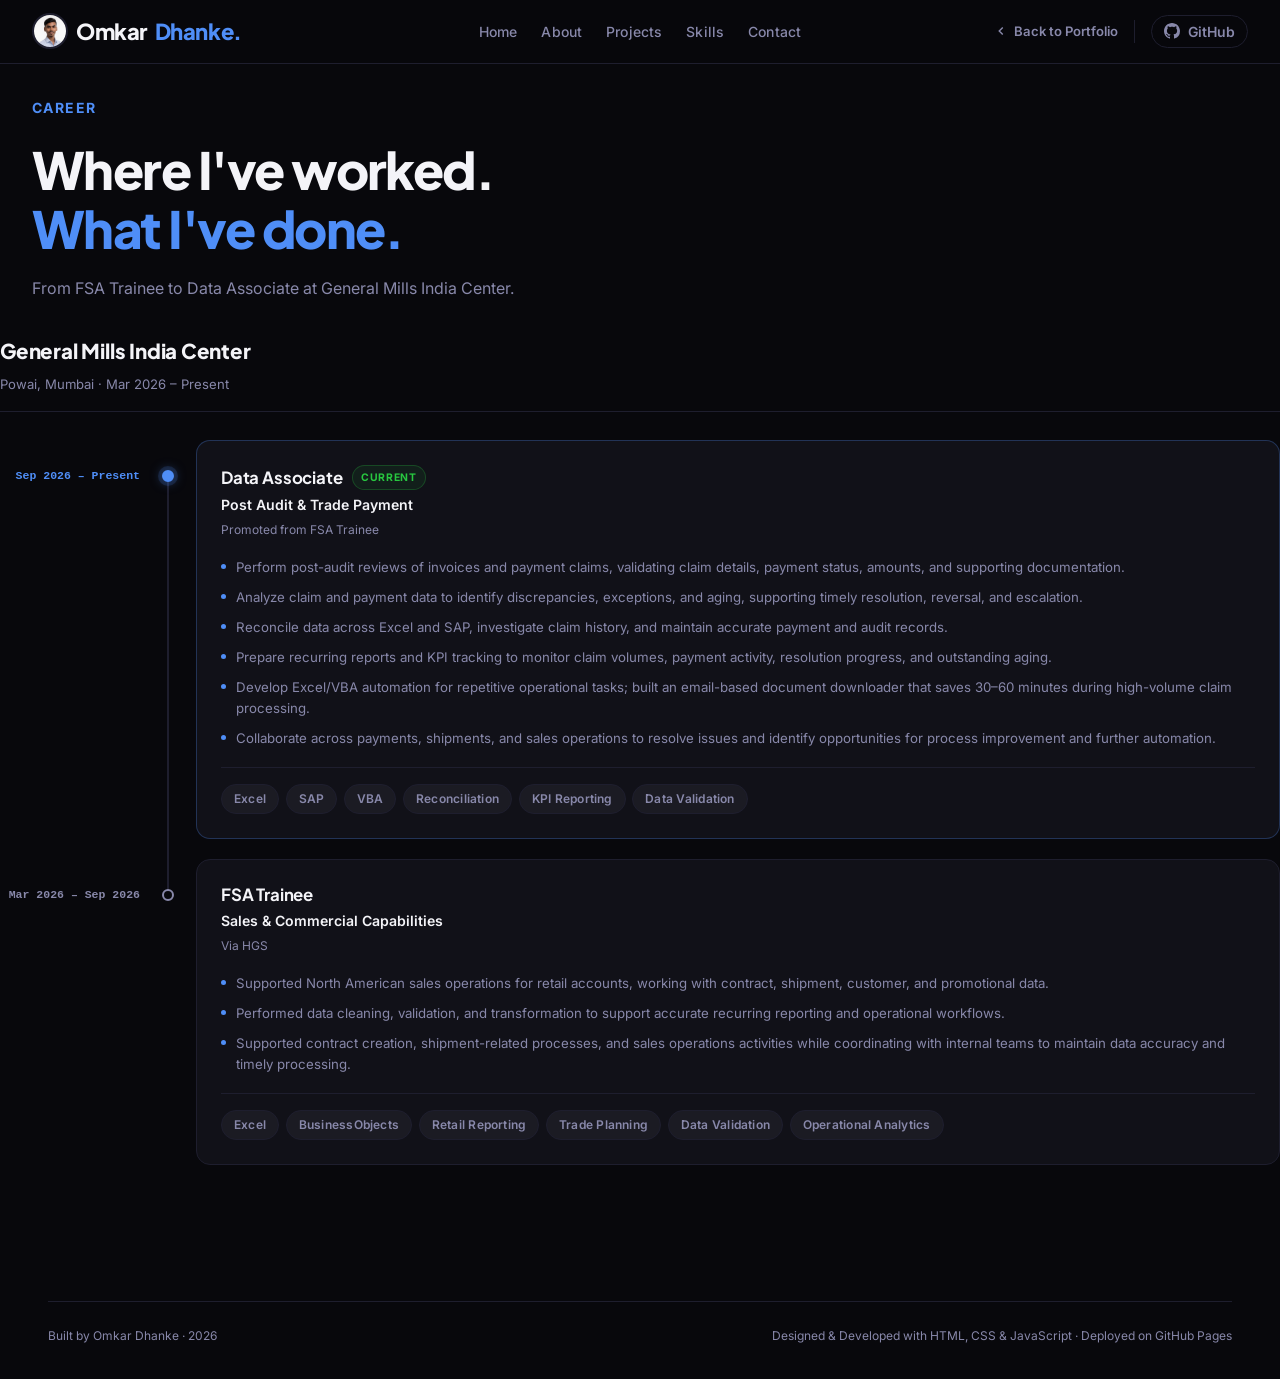
==== career.html @ 269bf6f4 "feat: update portfolio for promotion - Hero: title to Data Associate, pills updated (SAP, VBA Automa" ====
<!DOCTYPE html>
<html lang="en">

<head>
  <meta charset="UTF-8" />
  <meta name="viewport" content="width=device-width, initial-scale=1.0" />
  <meta name="description" content="Omkar Dhanke, career history and roles." />
  <title>Career | Omkar Dhanke</title>

  <link rel="preconnect" href="https://fonts.googleapis.com" />
  <link rel="preconnect" href="https://fonts.gstatic.com" crossorigin />
  <link href="https://fonts.googleapis.com/css2?family=Inter:wght@300;400;500;600&family=Plus+Jakarta+Sans:wght@400;600;700;800&display=swap" rel="stylesheet" />
  <link href="https://unpkg.com/aos@2.3.4/dist/aos.css" rel="stylesheet" />
  <link rel="stylesheet" href="css/main.css?v=20261002-skill-header" />
</head>

<body>

  <!-- ============ NAVBAR ============ -->
  <nav class="navbar" id="navbar">
    <div class="nav-container">
      <a href="index.html" class="nav-logo">
        <img src="assets/images/profile.png" class="nav-avatar" alt="Omkar Dhanke profile photo" />
        Omkar<span class="accent-name">Dhanke.</span>
      </a>
      <ul class="nav-links">
        <li><a href="index.html#home">Home</a></li>
        <li><a href="index.html#about">About</a></li>
        <li><a href="projects.html">Projects</a></li>
        <li><a href="index.html#skills">Skills</a></li>
        <li><a href="index.html#contact">Contact</a></li>
      </ul>
      <div class="nav-right">
        <a href="index.html" class="nav-back-link">
          <svg width="14" height="14" viewBox="0 0 24 24" fill="none" stroke="currentColor" stroke-width="2.5">
            <polyline points="15 18 9 12 15 6"/>
          </svg>
          Back to Portfolio
        </a>
        <a href="https://github.com/OmkarDhanke" target="_blank" rel="noreferrer" class="nav-github">
          <svg width="16" height="16" viewBox="0 0 24 24" fill="currentColor" aria-hidden="true">
            <path d="M12 0C5.37 0 0 5.37 0 12c0 5.31 3.435 9.795 8.205 11.385.6.105.825-.255.825-.57 0-.285-.015-1.23-.015-2.235-3.015.555-3.795-.735-4.035-1.41-.135-.345-.72-1.41-1.23-1.695-.42-.225-1.02-.78-.015-.795.945-.015 1.62.87 1.845 1.23 1.08 1.815 2.805 1.305 3.495.99.105-.78.42-1.305.765-1.605-2.67-.3-5.46-1.335-5.46-5.925 0-1.305.465-2.385 1.23-3.225-.12-.3-.54-1.53.12-3.18 0 0 1.005-.315 3.3 1.23.96-.27 1.98-.405 3-.405s2.04.135 3 .405c2.295-1.56 3.3-1.23 3.3-1.23.66 1.65.24 2.88.12 3.18.765.84 1.23 1.905 1.23 3.225 0 4.605-2.805 5.625-5.475 5.925.435.375.81 1.095.81 2.22 0 1.605-.015 2.895-.015 3.3 0 .315.225.69.825.57A12.02 12.02 0 0 0 24 12c0-6.63-5.37-12-12-12z"/>
          </svg>
          GitHub
        </a>
      </div>
      <button class="nav-toggle" type="button" aria-label="Open navigation menu" aria-expanded="false" aria-controls="mobile-menu">
        <span class="nav-toggle-line"></span>
        <span class="nav-toggle-line"></span>
        <span class="nav-toggle-line"></span>
      </button>
    </div>

    <div class="mobile-menu" id="mobile-menu" aria-hidden="true">
      <div class="mobile-menu-panel" role="navigation" aria-label="Mobile navigation">
        <ul class="mobile-nav-links">
          <li><a href="index.html#home">Home</a></li>
          <li><a href="index.html#about">About</a></li>
          <li><a href="projects.html">Projects</a></li>
          <li><a href="index.html#skills">Skills</a></li>
          <li><a href="index.html#contact">Contact</a></li>
        </ul>
        <div class="mobile-menu-footer">
          <a href="https://github.com/OmkarDhanke" target="_blank" rel="noreferrer" class="mobile-github">
            <svg width="16" height="16" viewBox="0 0 24 24" fill="currentColor" aria-hidden="true">
              <path d="M12 0C5.37 0 0 5.37 0 12c0 5.31 3.435 9.795 8.205 11.385.6.105.825-.255.825-.57 0-.285-.015-1.23-.015-2.235-3.015.555-3.795-.735-4.035-1.41-.135-.345-.72-1.41-1.23-1.695-.42-.225-1.02-.78-.015-.795.945-.015 1.62.87 1.845 1.23 1.08 1.815 2.805 1.305 3.495.99.105-.78.42-1.305.765-1.605-2.67-.3-5.46-1.335-5.46-5.925 0-1.305.465-2.385 1.23-3.225-.12-.3-.54-1.53.12-3.18 0 0 1.005-.315 3.3 1.23.96-.27 1.98-.405 3-.405s2.04.135 3 .405c2.295-1.56 3.3-1.23 3.3-1.23.66 1.65.24 2.88.12 3.18.765.84 1.23 1.905 1.23 3.225 0 4.605-2.805 5.625-5.475 5.925.435.375.81 1.095.81 2.22 0 1.605-.015 2.895-.015 3.3 0 .315.225.69.825.57A12.02 12.02 0 0 0 24 12c0-6.63-5.37-12-12-12z"/>
            </svg>
            GitHub
          </a>
        </div>
      </div>
    </div>
  </nav>
  
  <!-- ============ PAGE HEADER ============ -->
  <section class="proj-page-header career-header">
    <div class="proj-page-container">
      <div class="section-label">
        <span class="label-text">Career</span>
      </div>
      <h1 class="proj-page-headline">
        Where I've worked.<br />
        <span class="accent">What I've done.</span>
      </h1>
      <p class="proj-page-sub">
        From FSA Trainee to Data Associate at General Mills India Center.
      </p>
    </div>
  </section>

  <!-- ============ CAREER TIMELINE ============ -->
  <section class="career-body">
    <div class="proj-page-container">
      <div class="career-company">

        <header class="career-company-head">
          <h2 class="career-company-name">General Mills India Center</h2>
          <p class="career-company-meta">Powai, Mumbai · Mar 2026 – Present</p>
        </header>

        <ol class="career-roles">

          <li class="career-role career-role--current">
            <p class="career-role-dates">Sep 2026 – Present</p>
            <div class="career-rail" aria-hidden="true"><span class="career-dot"></span></div>
            <article class="career-card">
              <div class="career-card-top">
                <h3 class="career-role-title">Data Associate</h3>
                <span class="career-badge">Current</span>
              </div>
              <p class="career-role-team">Post Audit & Trade Payment</p>
              <p class="career-role-note">Promoted from FSA Trainee</p>
              <ul class="career-points">
                <li><span class="outcome-dot"></span>Perform post-audit reviews of invoices and payment claims, validating claim details, payment status, amounts, and supporting documentation.</li>
                <li><span class="outcome-dot"></span>Analyze claim and payment data to identify discrepancies, exceptions, and aging, supporting timely resolution, reversal, and escalation.</li>
                <li><span class="outcome-dot"></span>Reconcile data across Excel and SAP, investigate claim history, and maintain accurate payment and audit records.</li>
                <li><span class="outcome-dot"></span>Prepare recurring reports and KPI tracking to monitor claim volumes, payment activity, resolution progress, and outstanding aging.</li>
                <li><span class="outcome-dot"></span>Develop Excel/VBA automation for repetitive operational tasks; built an email-based document downloader that saves 30–60 minutes during high-volume claim processing.</li>
                <li><span class="outcome-dot"></span>Collaborate across payments, shipments, and sales operations to resolve issues and identify opportunities for process improvement and further automation.</li>
              </ul>
              <div class="career-tags">
                <span class="tool-tag">Excel</span>
                <span class="tool-tag">SAP</span>
                <span class="tool-tag">VBA</span>
                <span class="tool-tag">Reconciliation</span>
                <span class="tool-tag">KPI Reporting</span>
                <span class="tool-tag">Data Validation</span>
              </div>
            </article>
          </li>

          <li class="career-role">
            <p class="career-role-dates">Mar 2026 – Sep 2026</p>
            <div class="career-rail" aria-hidden="true"><span class="career-dot"></span></div>
            <article class="career-card">
              <div class="career-card-top">
                <h3 class="career-role-title">FSA Trainee</h3>
              </div>
              <p class="career-role-team">Sales & Commercial Capabilities</p>
              <p class="career-role-note">Via HGS</p>
              <ul class="career-points">
                <li><span class="outcome-dot"></span>Supported North American sales operations for retail accounts, working with contract, shipment, customer, and promotional data.</li>
                <li><span class="outcome-dot"></span>Performed data cleaning, validation, and transformation to support accurate recurring reporting and operational workflows.</li>
                <li><span class="outcome-dot"></span>Supported contract creation, shipment-related processes, and sales operations activities while coordinating with internal teams to maintain data accuracy and timely processing.</li>
              </ul>
              <div class="career-tags">
                <span class="tool-tag">Excel</span>
                <span class="tool-tag">BusinessObjects</span>
                <span class="tool-tag">Retail Reporting</span>
                <span class="tool-tag">Trade Planning</span>
                <span class="tool-tag">Data Validation</span>
                <span class="tool-tag">Operational Analytics</span>
              </div>
            </article>
          </li>

        </ol>
      </div>
    </div>
  </section>

  <!-- ============ FOOTER ============ -->
  <footer class="proj-page-footer">
    <div class="proj-page-container">
      <div class="site-footer">
        <p>Built by Omkar Dhanke · 2026</p>
        <p>Designed & Developed with HTML, CSS & JavaScript · Deployed on GitHub Pages</p>
      </div>
    </div>
  </footer>

  <script src="https://unpkg.com/aos@2.3.4/dist/aos.js"></script>
  <script src="js/aos-init.js"></script>
  <script src="js/navbar.js"></script>

</body>

</html>
---- css/main.css ----
/* ============================================================
   MAIN CSS ENTRY POINT
   Import order matters — tokens first, utilities last.
   To add a new section: create css/sections/new-section.css
   and add @import below.
   ============================================================ */

/* 1. Base — tokens, reset, typography */
@import 'base/tokens.css';
@import 'base/reset.css';
@import 'base/typography.css';

/* 2. Layout — containers, navbar */
@import 'layout/grid.css';
@import 'layout/navbar.css';

/* 3. Components — reusable UI pieces */
@import 'components/buttons.css';
@import 'components/badges.css';
@import 'components/cards.css';
@import 'components/code-block.css';

/* 4. Sections — one file per page section */
@import 'sections/hero.css';
@import 'sections/about.css';
@import 'sections/projects.css?v=20260606-project-nav';
@import 'sections/skills.css?v=20261002-skill-header';
@import 'sections/certifications.css';
@import 'sections/contact.css';
@import 'sections/experience.css';

/* 5. Utilities — animations, responsive (always last) */
@import 'utilities/animations.css';
@import 'utilities/responsive.css';

@import 'pages/projects-page.css';
@import 'pages/career-page.css';
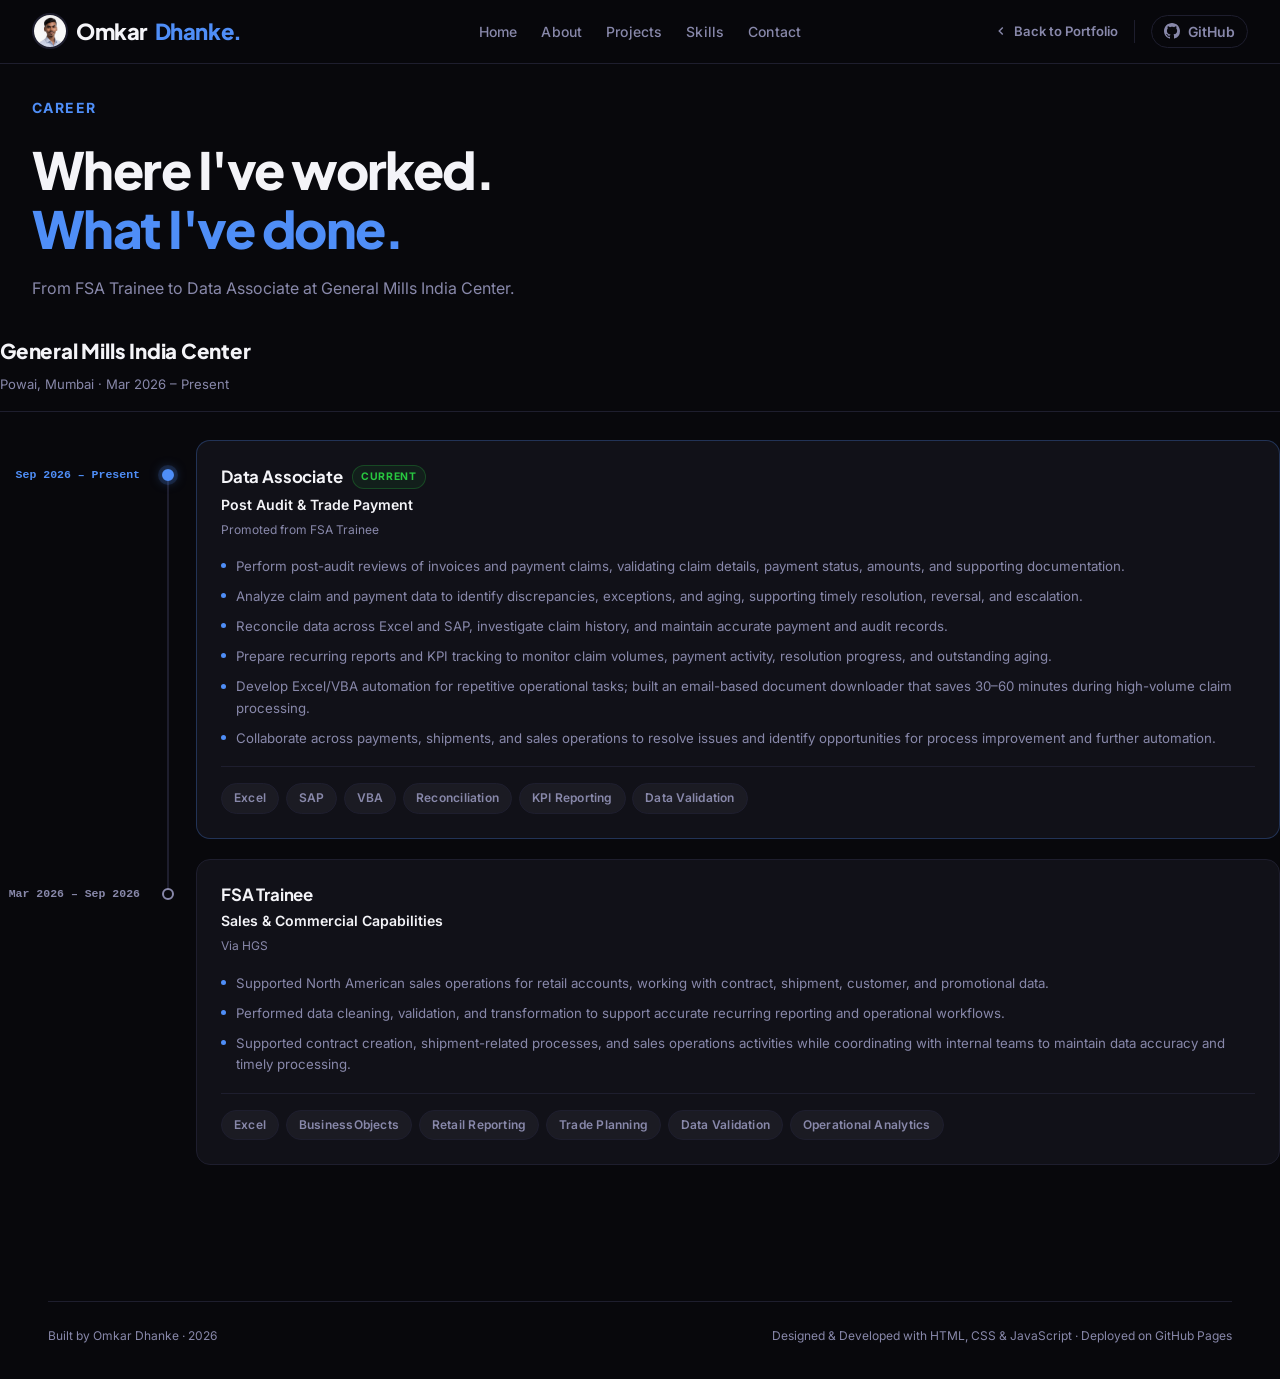
==== commit 1b28ecbd: "feat(career): add AOS animations and card hover transition" ====
--- a/career.html
+++ b/career.html
@@ -75,14 +75,14 @@
   <!-- ============ PAGE HEADER ============ -->
   <section class="proj-page-header career-header">
     <div class="proj-page-container">
-      <div class="section-label">
+      <div class="section-label" data-aos="fade-up">
         <span class="label-text">Career</span>
       </div>
-      <h1 class="proj-page-headline">
+      <h1 class="proj-page-headline" data-aos="fade-up" data-aos-delay="100">
         Where I've worked.<br />
         <span class="accent">What I've done.</span>
       </h1>
-      <p class="proj-page-sub">
+      <p class="proj-page-sub" data-aos="fade-up" data-aos-delay="200">
         From FSA Trainee to Data Associate at General Mills India Center.
       </p>
     </div>
@@ -93,14 +93,14 @@
     <div class="proj-page-container">
       <div class="career-company">
 
-        <header class="career-company-head">
+        <header class="career-company-head reveal">
           <h2 class="career-company-name">General Mills India Center</h2>
           <p class="career-company-meta">Powai, Mumbai · Mar 2026 – Present</p>
         </header>
 
-        <ol class="career-roles">
+        <ol class="career-roles reveal-group">
 
-          <li class="career-role career-role--current">
+          <li class="career-role career-role--current reveal reveal-item">
             <p class="career-role-dates">Sep 2026 – Present</p>
             <div class="career-rail" aria-hidden="true"><span class="career-dot"></span></div>
             <article class="career-card">
@@ -129,7 +129,7 @@
             </article>
           </li>
 
-          <li class="career-role">
+          <li class="career-role reveal reveal-item">
             <p class="career-role-dates">Mar 2026 – Sep 2026</p>
             <div class="career-rail" aria-hidden="true"><span class="career-dot"></span></div>
             <article class="career-card">
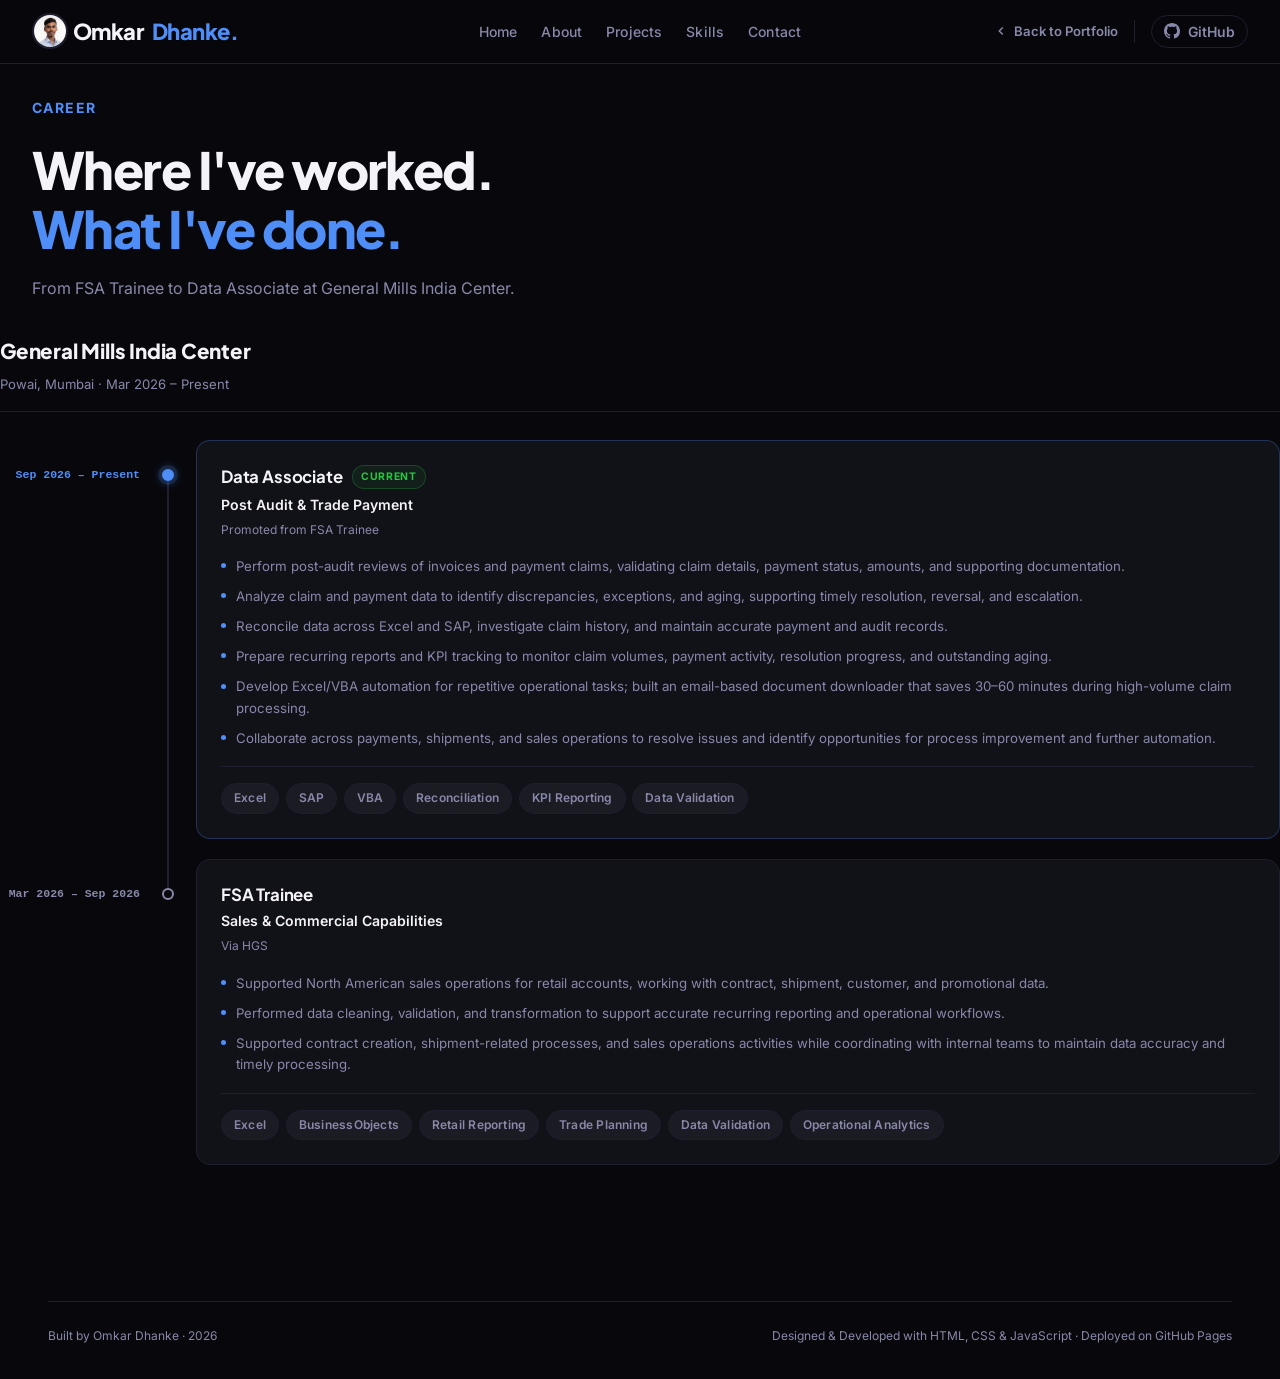
==== commit 6f67c649: "feat(profile): add avatar modal with blurred overlay - Navbar: wrap avatar in button, keep logo text" ====
--- a/career.html
+++ b/career.html
@@ -19,10 +19,12 @@
   <!-- ============ NAVBAR ============ -->
   <nav class="navbar" id="navbar">
     <div class="nav-container">
-      <a href="index.html" class="nav-logo">
-        <img src="assets/images/profile.png" class="nav-avatar" alt="Omkar Dhanke profile photo" />
-        Omkar<span class="accent-name">Dhanke.</span>
-      </a>
+      <div class="nav-brand">
+      <button type="button" class="nav-avatar-btn" aria-label="View profile photo" aria-haspopup="dialog">
+        <img src="assets/images/profile.png" class="nav-avatar" alt="" />
+      </button>
+      <a href="index.html" class="nav-logo">Omkar<span class="accent-name">Dhanke.</span></a>
+    </div>
       <ul class="nav-links">
         <li><a href="index.html#home">Home</a></li>
         <li><a href="index.html#about">About</a></li>
@@ -172,6 +174,7 @@
   <script src="https://unpkg.com/aos@2.3.4/dist/aos.js"></script>
   <script src="js/aos-init.js"></script>
   <script src="js/navbar.js"></script>
+  <script src="js/profile-modal.js"></script>
 
 </body>
 
--- a/css/main.css
+++ b/css/main.css
@@ -19,6 +19,7 @@
 @import 'components/badges.css';
 @import 'components/cards.css';
 @import 'components/code-block.css';
+@import 'components/profile-modal.css';
 
 /* 4. Sections — one file per page section */
 @import 'sections/hero.css';
